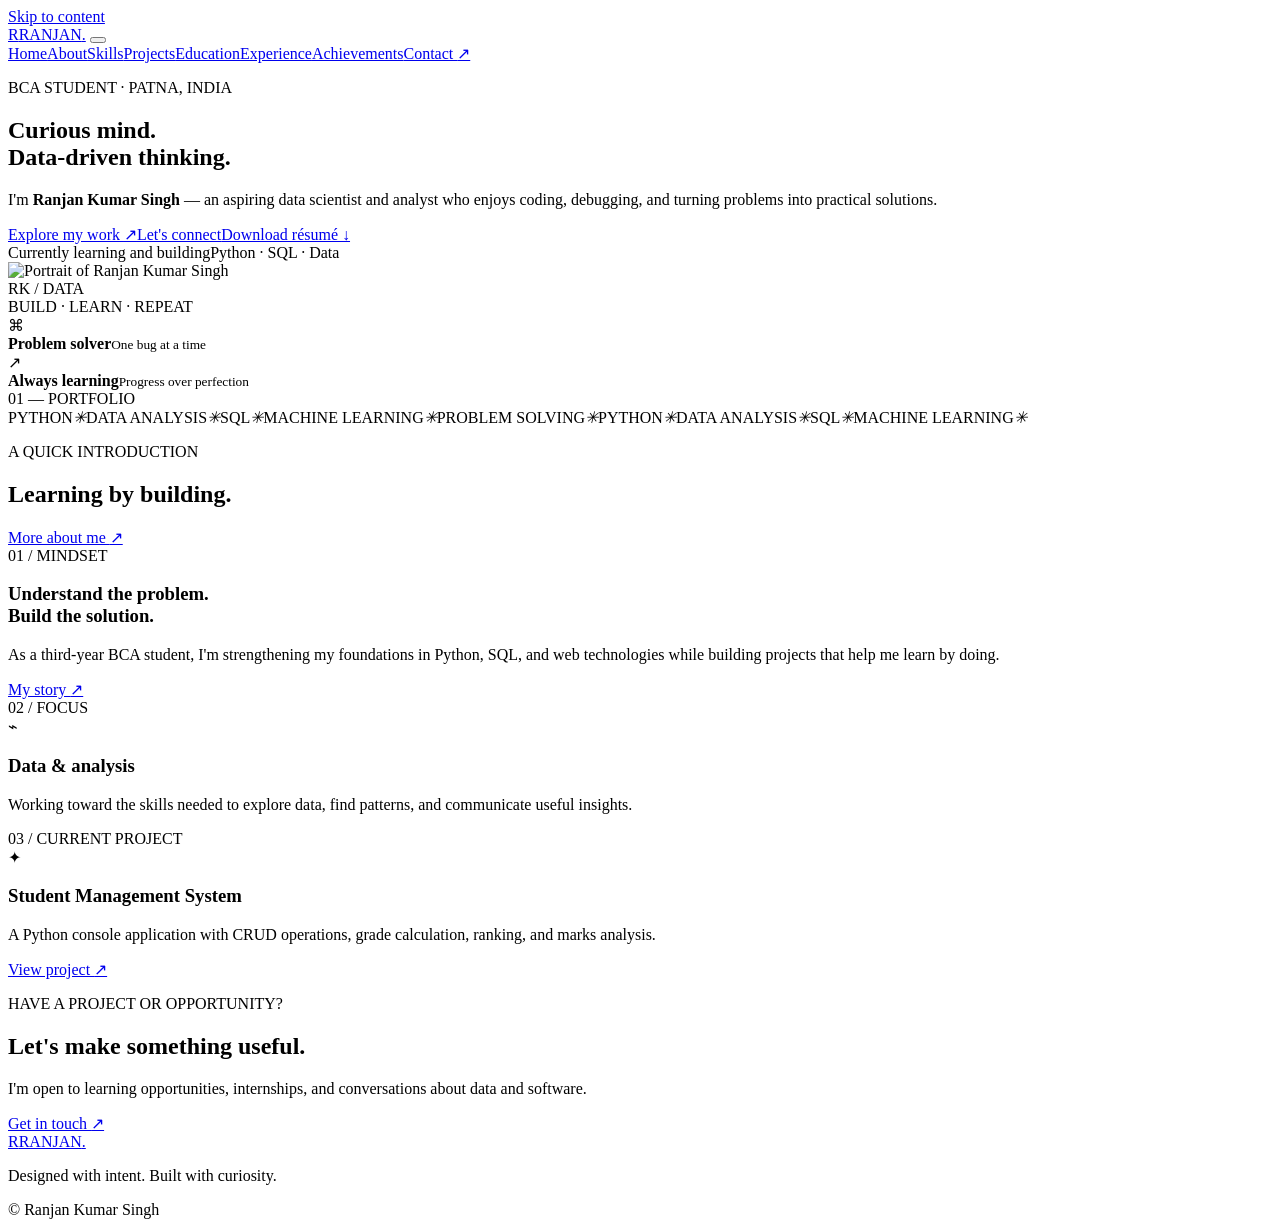
==== index.html @ 6d676666 "Add Portfolio HTML pages" ====
<!doctype html>
<html lang="en">
<head>
  <meta charset="utf-8">
  <meta name="viewport" content="width=device-width, initial-scale=1">
  <meta name="description" content="Ranjan Kumar Singh — aspiring data scientist and analyst, BCA student, and Python developer.">
  <meta name="theme-color" content="#111111">
  <title>Ranjan Kumar Singh | Aspiring Data Scientist</title>
  <link rel="preconnect" href="https://fonts.googleapis.com">
  <link rel="preconnect" href="https://fonts.gstatic.com" crossorigin>
  <link href="https://fonts.googleapis.com/css2?family=DM+Mono:wght@400;500&family=Manrope:wght@400;500;600;700;800&display=swap" rel="stylesheet">
  <link rel="stylesheet" href="css/style.css">
  <script src="js/script.js" defer></script>
</head>
<body>
  <a class="skip-link" href="#main">Skip to content</a>
  <header class="site-header">
    <nav class="nav container" aria-label="Main navigation">
      <a class="brand" href="index.html" aria-label="Ranjan Kumar Singh home"><span class="brand-mark">R</span><span>RANJAN<span class="brand-dot">.</span></span></a>
      <button class="menu-toggle" aria-label="Open navigation menu" aria-expanded="false"><span></span><span></span></button>
      <div class="nav-links">
        <a class="active" href="index.html">Home</a><a href="about.html">About</a><a href="skills.html">Skills</a><a href="projects.html">Projects</a><a href="education.html">Education</a><a href="experience.html">Experience</a><a href="achievements.html">Achievements</a><a class="nav-contact" href="contact.html">Contact <span>↗</span></a>
      </div>
    </nav>
  </header>
  <main id="main">
    <section class="hero container">
      <div class="hero-copy">
        <p class="eyebrow"><span class="status-dot"></span> BCA STUDENT · PATNA, INDIA</p>
        <h1>Curious mind.<br><span class="accent-text">Data-driven</span> thinking.</h1>
        <p class="hero-lead">I'm <strong>Ranjan Kumar Singh</strong> — an aspiring data scientist and analyst who enjoys coding, debugging, and turning problems into practical solutions.</p>
        <div class="hero-actions"><a class="button button-primary" href="projects.html">Explore my work <span>↗</span></a><a class="button button-secondary" href="contact.html">Let's connect</a><a class="button button-secondary" href="assets/Ranjanresume.pdf" target="_blank" rel="noopener">Download résumé ↓</a></div>
        <div class="hero-meta"><span><span class="meta-line"></span> Currently learning and building</span><span>Python · SQL · Data</span></div>
      </div>
      <div class="hero-visual">
        <div class="visual-grid"></div>
        <div class="portrait-frame">
          <img class="profile-photo" src="assets/profile.png" alt="Portrait of Ranjan Kumar Singh">
          <div class="photo-fallback" aria-hidden="true">RK<span> / DATA</span></div>
          <span class="portrait-tag">BUILD · LEARN · REPEAT</span>
        </div>
        <div class="float-card float-card-top"><span class="float-icon">⌘</span><div><strong>Problem solver</strong><small>One bug at a time</small></div></div>
        <div class="float-card float-card-bottom"><span class="float-icon yellow-icon">↗</span><div><strong>Always learning</strong><small>Progress over perfection</small></div></div>
        <span class="visual-index">01 — PORTFOLIO</span>
      </div>
    </section>
    <section class="ticker" aria-label="Areas of interest"><div class="ticker-track"><span>PYTHON</span><i>✳</i><span>DATA ANALYSIS</span><i>✳</i><span>SQL</span><i>✳</i><span>MACHINE LEARNING</span><i>✳</i><span>PROBLEM SOLVING</span><i>✳</i><span>PYTHON</span><i>✳</i><span>DATA ANALYSIS</span><i>✳</i><span>SQL</span><i>✳</i><span>MACHINE LEARNING</span><i>✳</i></div></section>
    <section class="section container">
      <div class="section-heading"><div><p class="eyebrow">A QUICK INTRODUCTION</p><h2>Learning by <span class="accent-text">building.</span></h2></div><a class="text-link" href="about.html">More about me <span>↗</span></a></div>
      <div class="intro-grid">
        <article class="intro-card intro-main"><span class="card-number">01 / MINDSET</span><h3>Understand the problem.<br>Build the solution.</h3><p>As a third-year BCA student, I'm strengthening my foundations in Python, SQL, and web technologies while building projects that help me learn by doing.</p><a class="arrow-link" href="about.html">My story <span>↗</span></a></article>
        <article class="intro-card"><span class="card-number">02 / FOCUS</span><div class="card-symbol">⌁</div><h3>Data &amp; analysis</h3><p>Working toward the skills needed to explore data, find patterns, and communicate useful insights.</p></article>
        <article class="intro-card"><span class="card-number">03 / CURRENT PROJECT</span><div class="card-symbol">✦</div><h3>Student Management System</h3><p>A Python console application with CRUD operations, grade calculation, ranking, and marks analysis.</p><a class="arrow-link" href="projects.html">View project <span>↗</span></a></article>
      </div>
    </section>
    <section class="section section-muted">
      <div class="container cta-band"><div><p class="eyebrow">HAVE A PROJECT OR OPPORTUNITY?</p><h2>Let's make something <span class="accent-text">useful.</span></h2><p>I'm open to learning opportunities, internships, and conversations about data and software.</p></div><a class="button button-primary" href="contact.html">Get in touch <span>↗</span></a></div>
    </section>
  </main>
  <footer class="site-footer container"><a class="brand" href="index.html"><span class="brand-mark">R</span><span>RANJAN<span class="brand-dot">.</span></span></a><p>Designed with intent. Built with curiosity.</p><span class="footer-copy">© <span data-year></span> Ranjan Kumar Singh</span></footer>
</body>
</html>
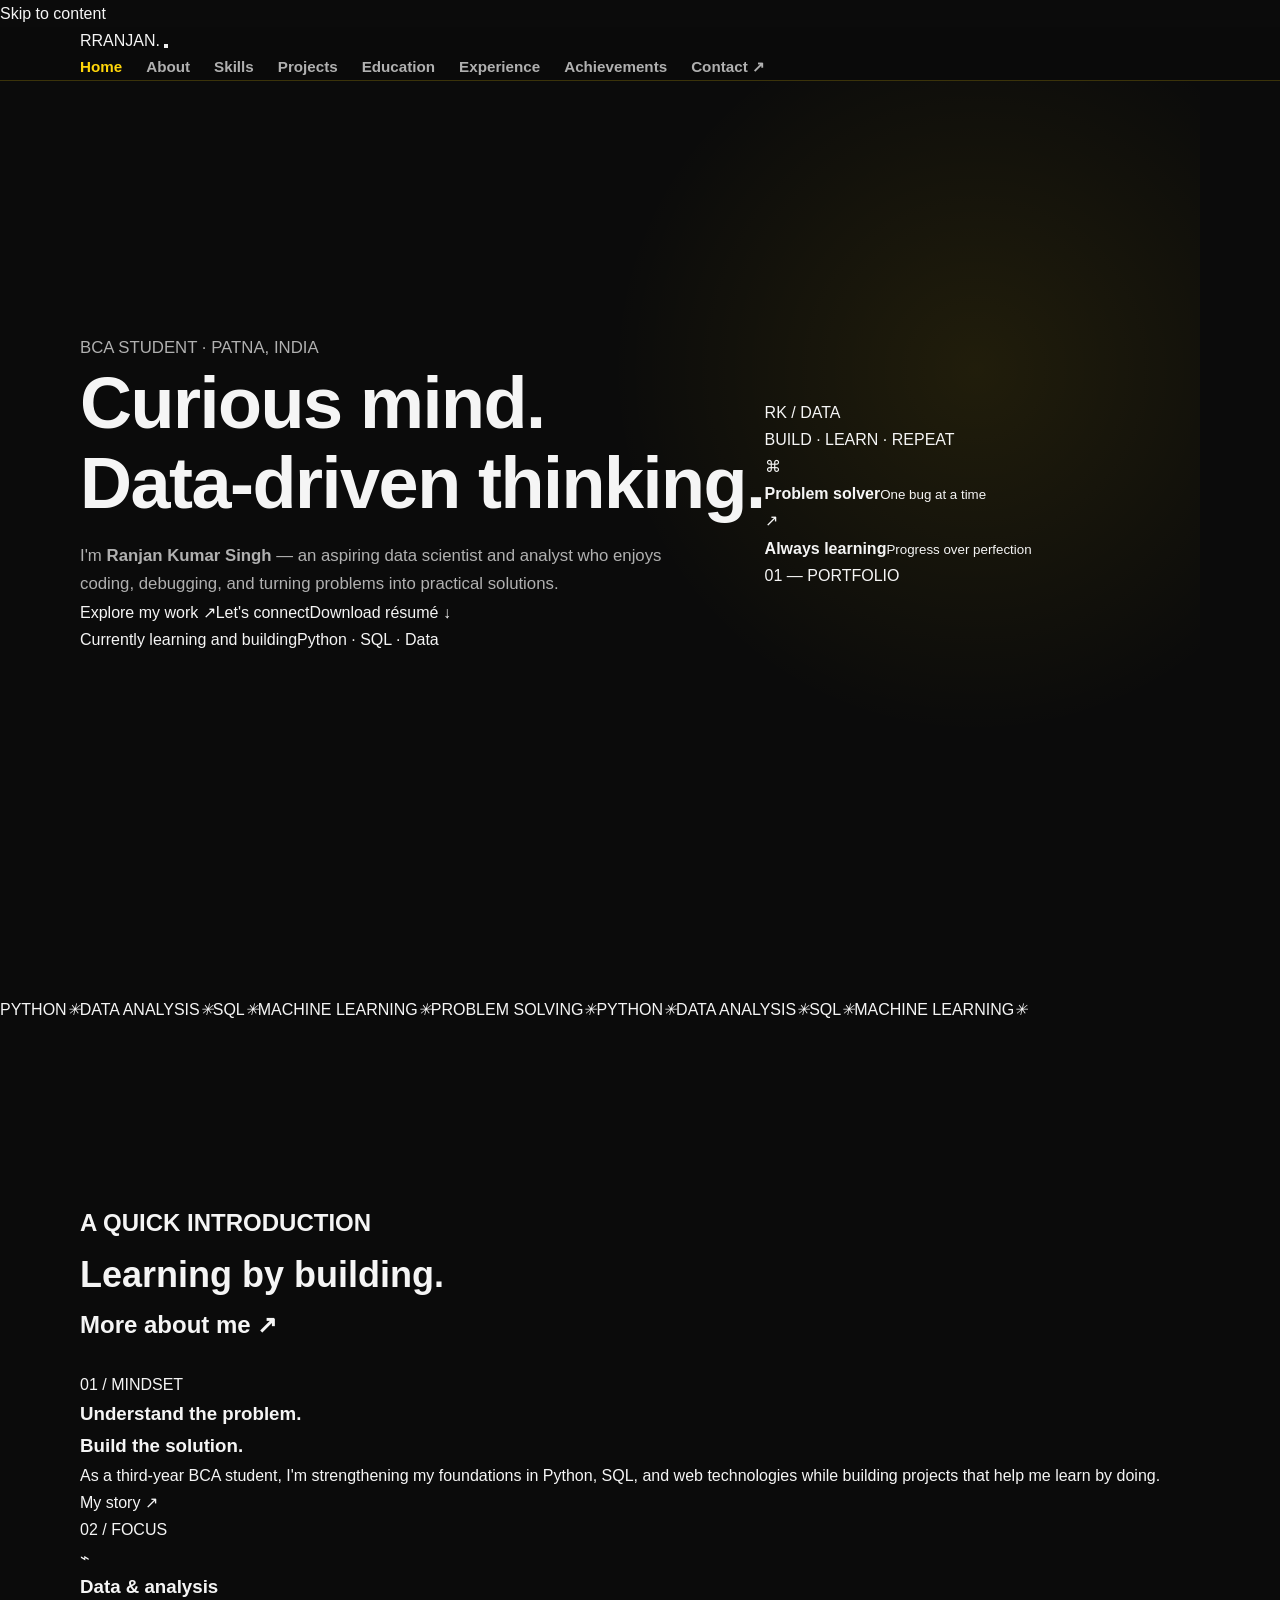
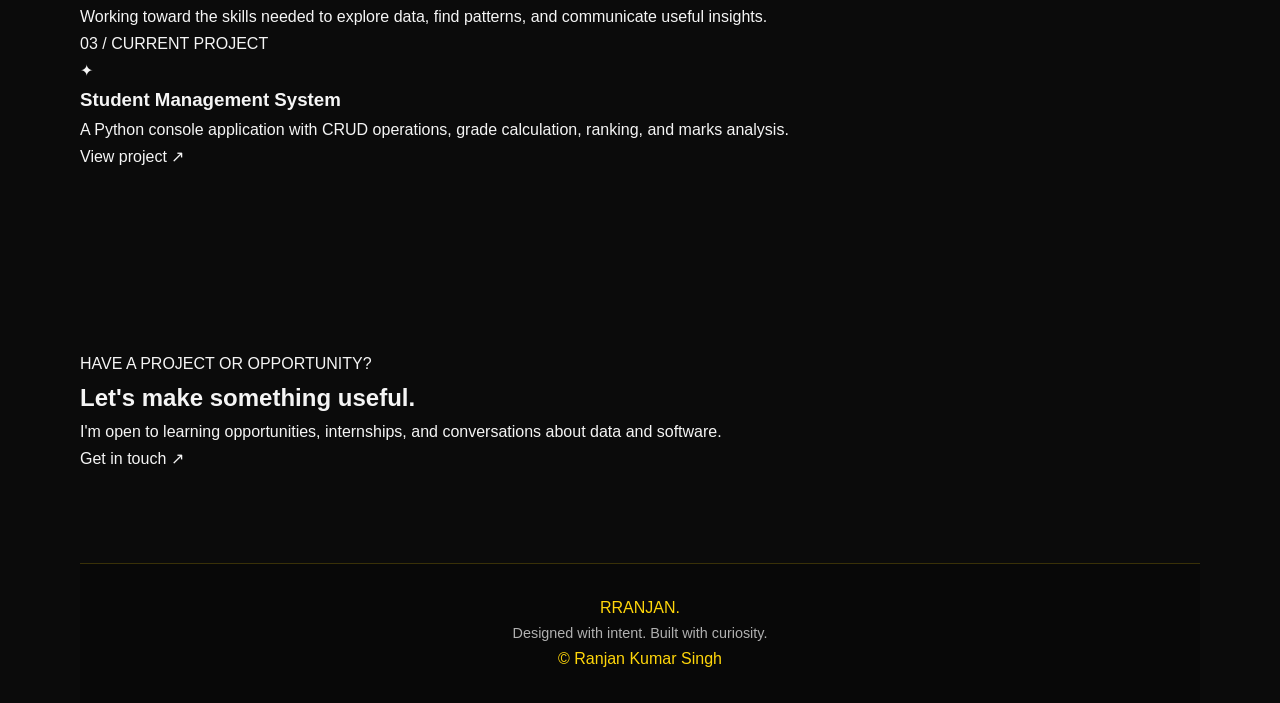
==== commit 774068d7: "Add files via upload" ====
--- a/index.html
+++ b/index.html
@@ -35,7 +35,6 @@
       <div class="hero-visual">
         <div class="visual-grid"></div>
         <div class="portrait-frame">
-          <img class="profile-photo" src="assets/profile.png" alt="Portrait of Ranjan Kumar Singh">
           <div class="photo-fallback" aria-hidden="true">RK<span> / DATA</span></div>
           <span class="portrait-tag">BUILD · LEARN · REPEAT</span>
         </div>
--- a/css/style.css
+++ b/css/style.css
@@ -0,0 +1,837 @@
+
+/* ========================================
+   RANJAN KUMAR SINGH - DEVELOPER PORTFOLIO
+   Theme: Black + Yellow | Responsive Design
+======================================== */
+
+/* ---------- 1. RESET & VARIABLES ---------- */
+
+:root {
+  --bg: #0b0b0b;
+  --bg-secondary: #141414;
+  --card-bg: #171717;
+  --primary: #ffd60a;
+  --primary-hover: #ffe45c;
+  --text: #f5f5f5;
+  --text-muted: #b0b0b0;
+  --border: rgba(255, 214, 10, 0.2);
+  --shadow: 0 10px 35px rgba(0, 0, 0, 0.3);
+  --radius: 16px;
+  --transition: 0.3s ease;
+}
+
+* {
+  margin: 0;
+  padding: 0;
+  box-sizing: border-box;
+}
+
+html {
+  scroll-behavior: smooth;
+  scroll-padding-top: 90px;
+}
+
+body {
+  font-family: "Segoe UI", Arial, sans-serif;
+  background: var(--bg);
+  color: var(--text);
+  line-height: 1.7;
+  overflow-x: hidden;
+}
+
+body,
+button,
+input,
+textarea {
+  font-family: "Segoe UI", Arial, sans-serif;
+}
+
+img {
+  display: block;
+  max-width: 100%;
+}
+
+a {
+  color: inherit;
+  text-decoration: none;
+  transition: var(--transition);
+}
+
+button,
+input,
+textarea {
+  font: inherit;
+}
+
+button {
+  cursor: pointer;
+}
+
+ul {
+  list-style: none;
+}
+
+::selection {
+  color: #000;
+  background: var(--primary);
+}
+
+/* ---------- 2. REUSABLE COMPONENTS ---------- */
+
+.container {
+  width: min(1120px, 90%);
+  margin: 0 auto;
+}
+
+section {
+  padding: 90px 0;
+}
+
+.section-title {
+  margin-bottom: 15px;
+  font-size: clamp(2rem, 5vw, 3rem);
+  font-weight: 800;
+  text-align: center;
+  line-height: 1.2;
+}
+
+.section-title span,
+.highlight {
+  color: var(--primary);
+}
+
+.section-subtitle {
+  max-width: 650px;
+  margin: 0 auto 45px;
+  color: var(--text-muted);
+  text-align: center;
+}
+
+.section-heading {
+  margin-bottom: 25px;
+  font-size: 1.5rem;
+  font-weight: 700;
+}
+
+.text-muted {
+  color: var(--text-muted);
+}
+
+.accent-line {
+  width: 65px;
+  height: 4px;
+  margin: 18px auto 25px;
+  background: var(--primary);
+  border-radius: 10px;
+}
+
+/* ---------- 3. NAVIGATION ---------- */
+
+header,
+.navbar {
+  position: sticky;
+  top: 0;
+  z-index: 1000;
+  background: rgba(11, 11, 11, 0.94);
+  border-bottom: 1px solid var(--border);
+  backdrop-filter: blur(14px);
+}
+
+.nav-container {
+  width: min(1120px, 90%);
+  min-height: 75px;
+  margin: 0 auto;
+  display: flex;
+  align-items: center;
+  justify-content: space-between;
+  gap: 20px;
+}
+
+.logo {
+  color: var(--primary);
+  font-size: 1.4rem;
+  font-weight: 800;
+  white-space: nowrap;
+}
+
+.nav-links {
+  display: flex;
+  align-items: center;
+  flex-wrap: wrap;
+  gap: 24px;
+}
+
+.nav-links a {
+  color: var(--text-muted);
+  font-size: 0.95rem;
+  font-weight: 600;
+}
+
+.nav-links a:hover,
+.nav-links a.active {
+  color: var(--primary);
+}
+
+/* ---------- 4. BUTTONS ---------- */
+
+.btn {
+  display: inline-flex;
+  align-items: center;
+  justify-content: center;
+  gap: 8px;
+  padding: 12px 25px;
+  border: 1px solid var(--primary);
+  border-radius: 8px;
+  background: var(--primary);
+  color: #111;
+  font-weight: 700;
+  transition: transform var(--transition),
+              background var(--transition),
+              box-shadow var(--transition);
+}
+
+.btn:hover {
+  transform: translateY(-3px);
+  background: var(--primary-hover);
+  box-shadow: 0 8px 25px rgba(255, 214, 10, 0.18);
+}
+
+.btn-outline {
+  background: transparent;
+  color: var(--primary);
+}
+
+.btn-outline:hover {
+  background: var(--primary);
+  color: #111;
+}
+
+.btn-group {
+  display: flex;
+  flex-wrap: wrap;
+  gap: 14px;
+  margin-top: 28px;
+}
+
+/* ---------- 5. HOME / HERO ---------- */
+
+.hero {
+  min-height: calc(100vh - 75px);
+  display: flex;
+  align-items: center;
+  padding: 70px 0;
+  background:
+    radial-gradient(
+      circle at 80% 35%,
+      rgba(255, 214, 10, 0.09),
+      transparent 35%
+    ),
+    var(--bg);
+}
+
+.hero-container {
+  display: grid;
+  grid-template-columns: 1.2fr 0.8fr;
+  align-items: center;
+  gap: 60px;
+}
+
+.hero-tag {
+  display: inline-block;
+  margin-bottom: 20px;
+  padding: 7px 14px;
+  border: 1px solid var(--border);
+  border-radius: 50px;
+  color: var(--primary);
+  background: rgba(255, 214, 10, 0.05);
+  font-size: 0.9rem;
+}
+
+.hero h1 {
+  margin-bottom: 18px;
+  font-size: clamp(2.5rem, 6vw, 4.5rem);
+  line-height: 1.12;
+  font-weight: 850;
+  letter-spacing: -1.5px;
+}
+
+.hero h2 {
+  margin-bottom: 18px;
+  color: var(--primary);
+  font-size: clamp(1.2rem, 3vw, 1.8rem);
+}
+
+.hero p {
+  max-width: 620px;
+  color: var(--text-muted);
+  font-size: 1.05rem;
+}
+
+.hero-image {
+  display: flex;
+  justify-content: center;
+  align-items: center;
+}
+
+.hero-image img,
+.profile-image {
+  width: min(340px, 100%);
+  aspect-ratio: 1;
+  object-fit: cover;
+  object-position: center;
+  border: 4px solid var(--primary);
+  border-radius: 50%;
+  box-shadow: 0 0 45px rgba(255, 214, 10, 0.12);
+  animation: float 5s ease-in-out infinite;
+}
+
+/* ---------- 6. ABOUT ---------- */
+
+.about-grid {
+  display: grid;
+  grid-template-columns: 0.8fr 1.2fr;
+  align-items: center;
+  gap: 50px;
+}
+
+.about-image img {
+  width: 100%;
+  max-width: 380px;
+  margin: 0 auto;
+  border-radius: var(--radius);
+  border: 2px solid var(--border);
+}
+
+.about-content h3 {
+  margin-bottom: 15px;
+  font-size: 1.8rem;
+}
+
+.about-content p {
+  margin-bottom: 16px;
+  color: var(--text-muted);
+}
+
+.info-list {
+  display: grid;
+  grid-template-columns: repeat(2, minmax(0, 1fr));
+  gap: 12px;
+  margin-top: 22px;
+}
+
+.info-list li {
+  color: var(--text-muted);
+  overflow-wrap: anywhere;
+}
+
+.info-list strong {
+  color: var(--primary);
+}
+
+/* ---------- 7. CARDS / PROJECTS ---------- */
+
+.card-grid {
+  display: grid;
+  grid-template-columns: repeat(3, minmax(0, 1fr));
+  gap: 25px;
+}
+
+.card,
+.project-card,
+.skill-card,
+.education-card,
+.experience-card,
+.achievement-card,
+.certificate-card {
+  padding: 25px;
+  background: var(--card-bg);
+  border: 1px solid rgba(255, 255, 255, 0.07);
+  border-radius: var(--radius);
+  transition: transform var(--transition),
+              border-color var(--transition),
+              box-shadow var(--transition);
+}
+
+.card:hover,
+.project-card:hover,
+.skill-card:hover,
+.education-card:hover,
+.experience-card:hover,
+.achievement-card:hover,
+.certificate-card:hover {
+  transform: translateY(-6px);
+  border-color: var(--primary);
+  box-shadow: var(--shadow);
+}
+
+.card h3,
+.project-card h3,
+.skill-card h3,
+.education-card h3,
+.experience-card h3,
+.achievement-card h3,
+.certificate-card h3 {
+  margin-bottom: 12px;
+  font-size: 1.25rem;
+}
+
+.card p,
+.project-card p,
+.education-card p,
+.experience-card p,
+.achievement-card p,
+.certificate-card p {
+  margin-bottom: 15px;
+  color: var(--text-muted);
+}
+
+.project-card {
+  display: flex;
+  flex-direction: column;
+  align-items: flex-start;
+}
+
+.project-card .project-links {
+  display: flex;
+  flex-wrap: wrap;
+  gap: 12px;
+  margin-top: auto;
+  padding-top: 15px;
+}
+
+.project-card img {
+  width: 100%;
+  margin-bottom: 20px;
+  border-radius: 10px;
+  object-fit: cover;
+}
+
+.tags {
+  display: flex;
+  flex-wrap: wrap;
+  gap: 8px;
+  margin: 12px 0 20px;
+}
+
+.tags span,
+.tag {
+  display: inline-block;
+  padding: 5px 11px;
+  border-radius: 50px;
+  background: rgba(255, 214, 10, 0.1);
+  color: var(--primary);
+  font-size: 0.82rem;
+}
+
+/* ---------- 8. SKILLS ---------- */
+
+.skills-grid {
+  display: grid;
+  grid-template-columns: repeat(4, minmax(0, 1fr));
+  gap: 20px;
+}
+
+.skill-card {
+  text-align: center;
+}
+
+.skill-icon {
+  margin-bottom: 12px;
+  color: var(--primary);
+  font-size: 2.2rem;
+}
+
+.skill-card p {
+  color: var(--text-muted);
+  font-size: 0.92rem;
+}
+
+.skill-bar {
+  width: 100%;
+  height: 8px;
+  margin-top: 15px;
+  overflow: hidden;
+  border-radius: 20px;
+  background: #303030;
+}
+
+.skill-progress {
+  height: 100%;
+  border-radius: inherit;
+  background: var(--primary);
+}
+
+/* ---------- 9. EDUCATION / EXPERIENCE ---------- */
+
+.timeline {
+  position: relative;
+  max-width: 800px;
+  margin: 0 auto;
+  padding-left: 30px;
+  border-left: 2px solid var(--primary);
+}
+
+.timeline-item {
+  position: relative;
+  margin-bottom: 30px;
+  padding: 25px;
+  background: var(--card-bg);
+  border: 1px solid var(--border);
+  border-radius: var(--radius);
+}
+
+.timeline-item::before {
+  content: "";
+  position: absolute;
+  top: 28px;
+  left: -39px;
+  width: 14px;
+  height: 14px;
+  background: var(--primary);
+  border-radius: 50%;
+  box-shadow: 0 0 12px rgba(255, 214, 10, 0.35);
+}
+
+.timeline-item h3 {
+  margin-bottom: 8px;
+}
+
+.timeline-item p {
+  color: var(--text-muted);
+}
+
+.timeline-date {
+  display: inline-block;
+  margin-bottom: 10px;
+  color: var(--primary);
+  font-size: 0.9rem;
+  font-weight: 700;
+}
+
+/* ---------- 10. ACHIEVEMENTS / CERTIFICATES ---------- */
+
+.certificate-card img,
+.achievement-card img {
+  width: 100%;
+  margin-bottom: 18px;
+  border-radius: 10px;
+}
+
+.certificate-card a,
+.achievement-card a {
+  color: var(--primary);
+  font-weight: 600;
+}
+
+.certificate-card a:hover,
+.achievement-card a:hover {
+  text-decoration: underline;
+}
+
+/* ---------- 11. CONTACT ---------- */
+
+.contact-grid {
+  display: grid;
+  grid-template-columns: 0.8fr 1.2fr;
+  gap: 40px;
+}
+
+.contact-info {
+  display: flex;
+  flex-direction: column;
+  gap: 18px;
+}
+
+.contact-item {
+  padding: 20px;
+  background: var(--card-bg);
+  border: 1px solid var(--border);
+  border-radius: 12px;
+  overflow-wrap: anywhere;
+}
+
+.contact-item h3 {
+  margin-bottom: 5px;
+  color: var(--primary);
+  font-size: 1.05rem;
+}
+
+.contact-item p,
+.contact-item a {
+  color: var(--text-muted);
+}
+
+.contact-item a:hover {
+  color: var(--primary);
+}
+
+.contact-form {
+  display: flex;
+  flex-direction: column;
+  gap: 16px;
+}
+
+.form-group {
+  display: flex;
+  flex-direction: column;
+  gap: 7px;
+}
+
+.form-group label {
+  font-weight: 600;
+}
+
+.form-group input,
+.form-group textarea,
+.form-group select {
+  width: 100%;
+  padding: 13px 15px;
+  color: var(--text);
+  background: var(--bg-secondary);
+  border: 1px solid #333;
+  border-radius: 8px;
+  outline: none;
+  transition: border-color var(--transition);
+}
+
+.form-group input:focus,
+.form-group textarea:focus,
+.form-group select:focus {
+  border-color: var(--primary);
+}
+
+.form-group textarea {
+  min-height: 150px;
+  resize: vertical;
+}
+
+.form-group input::placeholder,
+.form-group textarea::placeholder {
+  color: #888;
+}
+
+/* ---------- 12. SOCIAL LINKS ---------- */
+
+.social-links {
+  display: flex;
+  flex-wrap: wrap;
+  gap: 14px;
+  margin-top: 25px;
+}
+
+.social-links a {
+  display: inline-flex;
+  align-items: center;
+  justify-content: center;
+  min-width: 45px;
+  min-height: 45px;
+  padding: 10px 15px;
+  color: var(--primary);
+  border: 1px solid var(--border);
+  border-radius: 10px;
+}
+
+.social-links a:hover {
+  color: #111;
+  background: var(--primary);
+  transform: translateY(-3px);
+}
+
+/* ---------- 13. FOOTER ---------- */
+
+footer {
+  padding: 30px 0;
+  text-align: center;
+  background: #080808;
+  border-top: 1px solid var(--border);
+}
+
+footer p {
+  color: var(--text-muted);
+  font-size: 0.9rem;
+}
+
+footer span {
+  color: var(--primary);
+}
+
+/* ---------- 14. ANIMATIONS ---------- */
+
+@keyframes float {
+  0%, 100% {
+    transform: translateY(0);
+  }
+
+  50% {
+    transform: translateY(-12px);
+  }
+}
+
+@keyframes fadeInUp {
+  from {
+    opacity: 0;
+    transform: translateY(20px);
+  }
+
+  to {
+    opacity: 1;
+    transform: translateY(0);
+  }
+}
+
+.hero-content {
+  animation: fadeInUp 0.8s ease both;
+}
+
+.fade-in {
+  animation: fadeInUp 0.8s ease both;
+}
+
+/* ---------- 15. RESPONSIVE TABLET ---------- */
+
+@media (max-width: 900px) {
+  section {
+    padding: 70px 0;
+  }
+
+  .hero-container,
+  .about-grid,
+  .contact-grid {
+    grid-template-columns: 1fr;
+    gap: 35px;
+  }
+
+  .hero-content {
+    text-align: center;
+  }
+
+  .hero p {
+    margin: 0 auto;
+  }
+
+  .btn-group,
+  .social-links {
+    justify-content: center;
+  }
+
+  .hero-image {
+    order: -1;
+  }
+
+  .hero-image img {
+    width: min(260px, 70%);
+  }
+
+  .about-content {
+    text-align: center;
+  }
+
+  .card-grid {
+    grid-template-columns: repeat(2, minmax(0, 1fr));
+  }
+
+  .skills-grid {
+    grid-template-columns: repeat(2, minmax(0, 1fr));
+  }
+}
+
+/* ---------- 16. RESPONSIVE MOBILE ---------- */
+
+@media (max-width: 600px) {
+  .container,
+  .nav-container {
+    width: 92%;
+  }
+
+  section {
+    padding: 55px 0;
+  }
+
+  .nav-container {
+    padding: 14px 0;
+    flex-direction: column;
+    gap: 12px;
+  }
+
+  .nav-links {
+    justify-content: center;
+    gap: 10px 16px;
+  }
+
+  .nav-links a {
+    font-size: 0.85rem;
+  }
+
+  .hero {
+    min-height: auto;
+    padding: 55px 0;
+  }
+
+  .hero h1 {
+    font-size: 2.5rem;
+    letter-spacing: -0.8px;
+  }
+
+  .hero-image img {
+    width: min(210px, 65%);
+  }
+
+  .btn-group {
+    flex-direction: column;
+    align-items: stretch;
+  }
+
+  .btn {
+    width: 100%;
+  }
+
+  .card-grid,
+  .skills-grid,
+  .info-list {
+    grid-template-columns: 1fr;
+  }
+
+  .card,
+  .project-card,
+  .skill-card,
+  .education-card,
+  .experience-card,
+  .achievement-card,
+  .certificate-card {
+    padding: 20px;
+  }
+
+  .section-subtitle {
+    margin-bottom: 30px;
+  }
+
+  .timeline {
+    padding-left: 22px;
+  }
+
+  .timeline-item::before {
+    left: -31px;
+  }
+
+  .contact-grid {
+    gap: 25px;
+  }
+}
+
+/* ---------- 17. ACCESSIBILITY ---------- */
+
+:focus-visible {
+  outline: 2px solid var(--primary);
+  outline-offset: 4px;
+}
+
+@media (prefers-reduced-motion: reduce) {
+  *,
+  *::before,
+  *::after {
+    scroll-behavior: auto !important;
+    animation-duration: 0.01ms !important;
+    animation-iteration-count: 1 !important;
+    transition-duration: 0.01ms !important;
+  }
+}
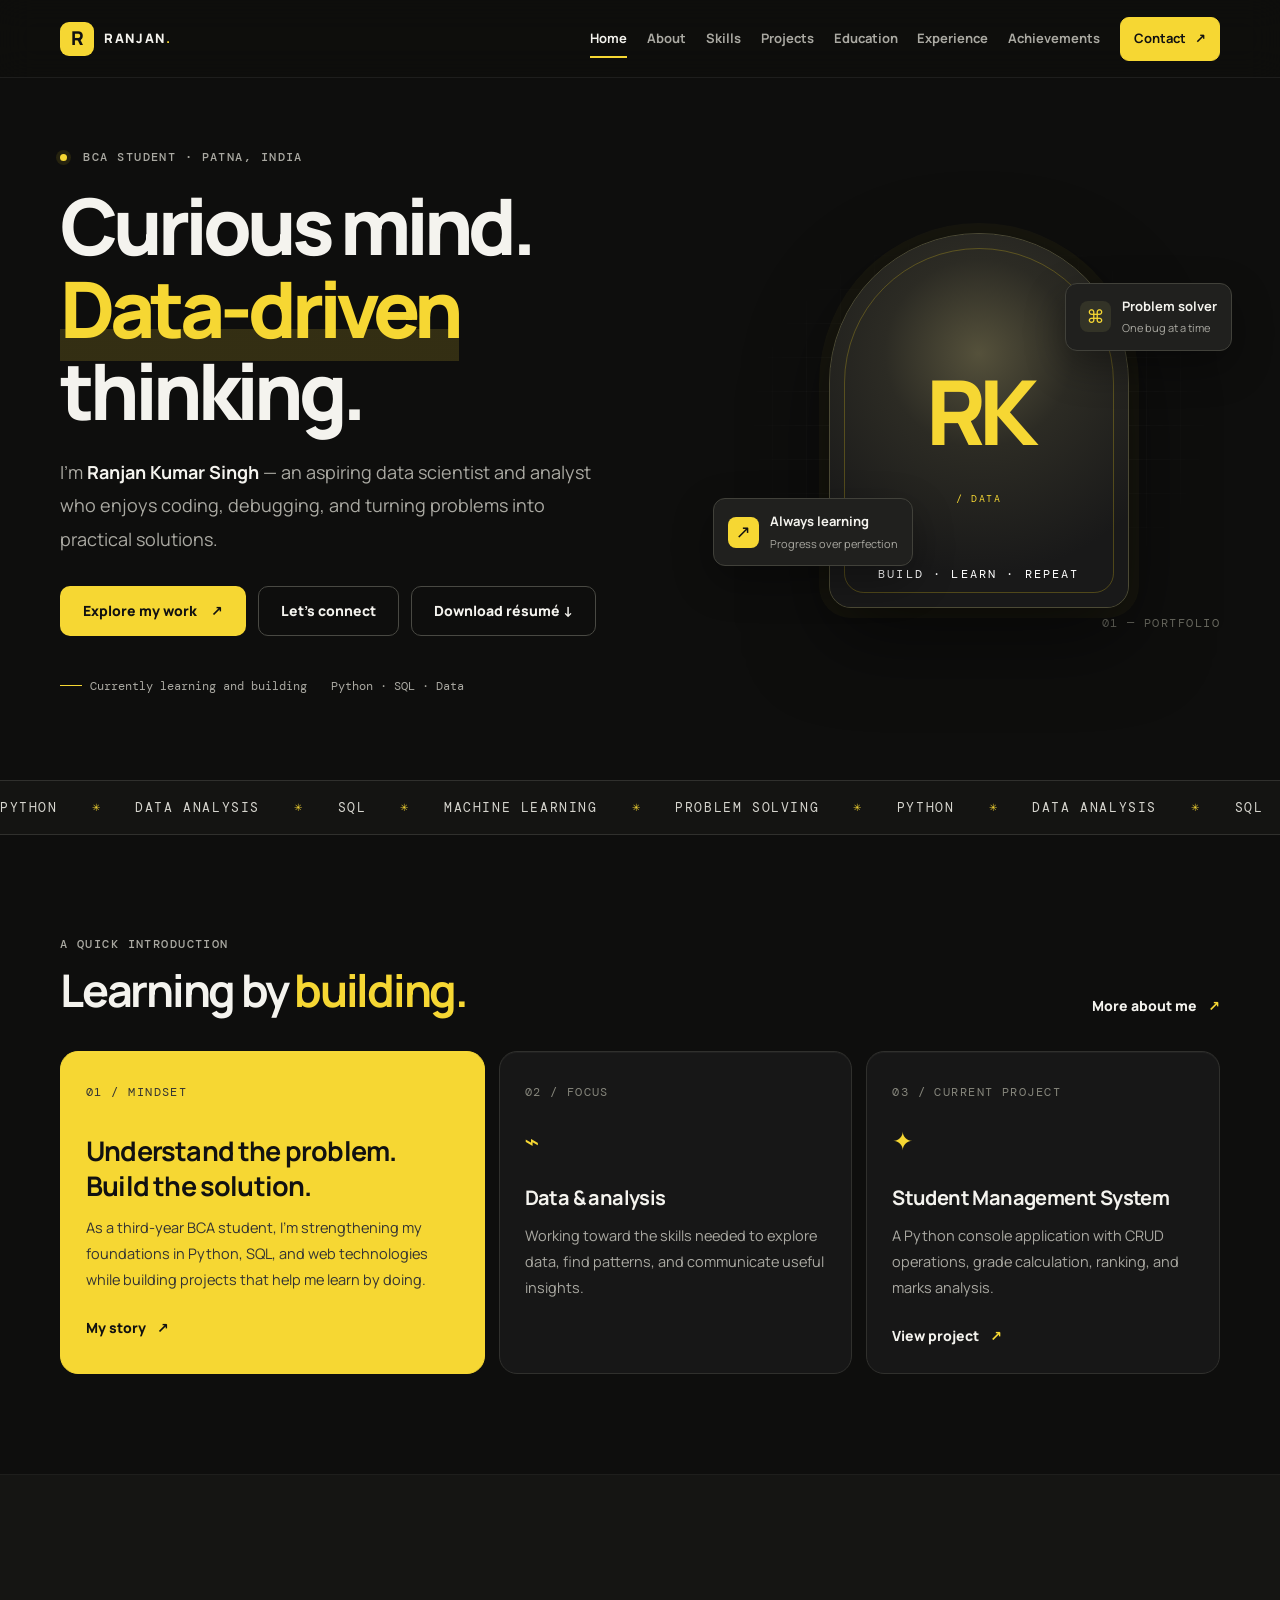
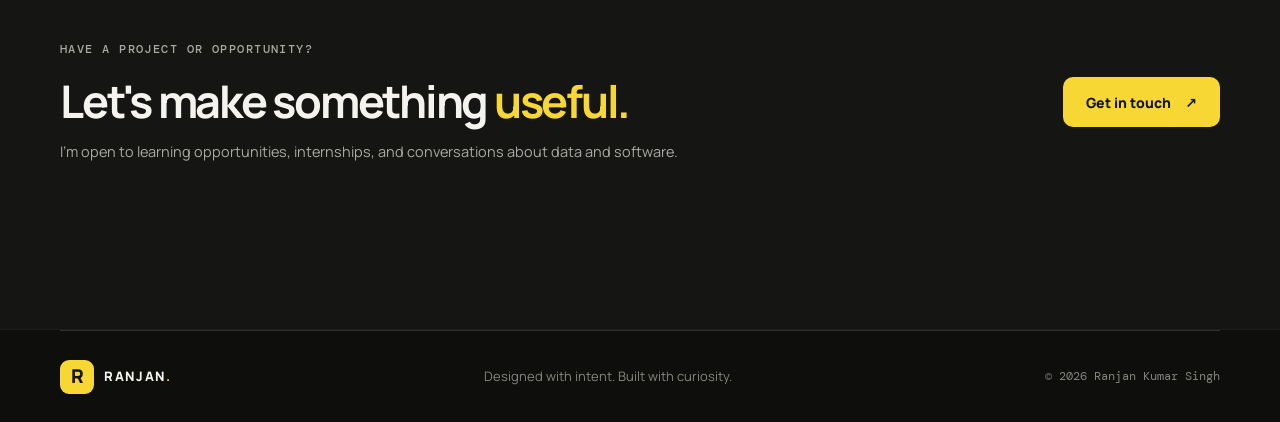
==== commit 2444c816: "Add files via upload" ====
--- a/index.html
+++ b/index.html
@@ -6,7 +6,7 @@
   <meta name="description" content="Ranjan Kumar Singh — aspiring data scientist and analyst, BCA student, and Python developer.">
   <meta name="theme-color" content="#111111">
   <title>Ranjan Kumar Singh | Aspiring Data Scientist</title>
-  <link rel="preconnect" href="https://fonts.googleapis.com">
+  <link rel="icon" href="data:image/svg+xml,%3Csvg xmlns=%27http://www.w3.org/2000/svg%27 viewBox=%270 0 32 32%27%3E%3Crect width=%2732%27 height=%2732%27 rx=%277%27 fill=%27%23f4d21f%27/%3E%3Ctext x=%2716%27 y=%2723%27 font-size=%2720%27 font-weight=%27800%27 text-anchor=%27middle%27 font-family=%27Arial%27 fill=%27%23111%27%3ER%3C/text%3E%3C/svg%3E"><meta property="og:title" content="Ranjan Kumar Singh | Portfolio"><meta property="og:type" content="website"><link rel="preconnect" href="https://fonts.googleapis.com">
   <link rel="preconnect" href="https://fonts.gstatic.com" crossorigin>
   <link href="https://fonts.googleapis.com/css2?family=DM+Mono:wght@400;500&family=Manrope:wght@400;500;600;700;800&display=swap" rel="stylesheet">
   <link rel="stylesheet" href="css/style.css">
@@ -19,7 +19,7 @@
       <a class="brand" href="index.html" aria-label="Ranjan Kumar Singh home"><span class="brand-mark">R</span><span>RANJAN<span class="brand-dot">.</span></span></a>
       <button class="menu-toggle" aria-label="Open navigation menu" aria-expanded="false"><span></span><span></span></button>
       <div class="nav-links">
-        <a class="active" href="index.html">Home</a><a href="about.html">About</a><a href="skills.html">Skills</a><a href="projects.html">Projects</a><a href="education.html">Education</a><a href="experience.html">Experience</a><a href="achievements.html">Achievements</a><a class="nav-contact" href="contact.html">Contact <span>↗</span></a>
+        <a class="active" href="index.html" aria-current="page">Home</a><a href="about.html">About</a><a href="skills.html">Skills</a><a href="projects.html">Projects</a><a href="education.html">Education</a><a href="experience.html">Experience</a><a href="achievements.html">Achievements</a><a class="nav-contact" href="contact.html">Contact <span>↗</span></a>
       </div>
     </nav>
   </header>
@@ -43,7 +43,7 @@
         <span class="visual-index">01 — PORTFOLIO</span>
       </div>
     </section>
-    <section class="ticker" aria-label="Areas of interest"><div class="ticker-track"><span>PYTHON</span><i>✳</i><span>DATA ANALYSIS</span><i>✳</i><span>SQL</span><i>✳</i><span>MACHINE LEARNING</span><i>✳</i><span>PROBLEM SOLVING</span><i>✳</i><span>PYTHON</span><i>✳</i><span>DATA ANALYSIS</span><i>✳</i><span>SQL</span><i>✳</i><span>MACHINE LEARNING</span><i>✳</i></div></section>
+    <section class="ticker" aria-label="Areas of interest"><div class="ticker-track"><span>PYTHON</span><i>✳</i><span>DATA ANALYSIS</span><i>✳</i><span>SQL</span><i>✳</i><span>MACHINE LEARNING</span><i>✳</i><span>PROBLEM SOLVING</span><i>✳</i><span>PYTHON</span><i>✳</i><span>DATA ANALYSIS</span><i>✳</i><span>SQL</span><i>✳</i><span>MACHINE LEARNING</span><i>✳</i><span>PROBLEM SOLVING</span><i>✳</i></div></section>
     <section class="section container">
       <div class="section-heading"><div><p class="eyebrow">A QUICK INTRODUCTION</p><h2>Learning by <span class="accent-text">building.</span></h2></div><a class="text-link" href="about.html">More about me <span>↗</span></a></div>
       <div class="intro-grid">
--- a/css/style.css
+++ b/css/style.css
@@ -1,837 +1,57 @@
+/* Ranjan Kumar Singh portfolio — shared styles */
+:root{--bg:#101010;--surface:#171717;--surface-2:#1e1e1e;--text:#f4f3ee;--muted:#aaa9a2;--line:#30302d;--yellow:#f4d21f;--yellow-2:#ffe45c;--font:'Manrope',sans-serif;--mono:'DM Mono',monospace;--container:1160px;--radius:18px;--ease:cubic-bezier(.2,.75,.25,1)}
+*{box-sizing:border-box}html{scroll-behavior:smooth;scroll-padding-top:100px}body{margin:0;background:var(--bg);color:var(--text);font-family:var(--font);line-height:1.65;-webkit-font-smoothing:antialiased}body.menu-open{overflow:hidden}a{color:inherit;text-decoration:none}button,input,textarea{font:inherit}button,a{-webkit-tap-highlight-color:transparent}a:focus-visible,button:focus-visible,input:focus-visible,textarea:focus-visible{outline:2px solid var(--yellow);outline-offset:4px}::selection{background:var(--yellow);color:#111}.container{width:min(var(--container),calc(100% - 48px));margin-inline:auto}.skip-link{position:absolute;top:-60px;left:16px;background:var(--yellow);color:#111;padding:10px 16px;z-index:100}.skip-link:focus{top:12px}.site-header{position:sticky;top:0;z-index:50;background:rgba(16,16,16,.88);backdrop-filter:blur(16px);border-bottom:1px solid rgba(255,255,255,.06)}.nav{min-height:78px;display:flex;align-items:center;justify-content:space-between;gap:28px}.brand{display:inline-flex;align-items:center;gap:10px;font-size:13px;font-weight:800;letter-spacing:.13em;white-space:nowrap}.brand-mark{display:grid;place-items:center;width:34px;height:34px;background:var(--yellow);color:#111;border-radius:9px;font-size:19px;font-weight:800;letter-spacing:0}.brand-dot{color:var(--yellow)}.nav-links{display:flex;align-items:center;gap:clamp(12px,1.55vw,22px)}.nav-links>a{font-size:11px;color:var(--muted);font-weight:700;transition:color .2s}.nav-links>a:hover,.nav-links>a.active{color:var(--text)}.nav-links>a.active:not(.nav-contact){position:relative}.nav-links>a.active:not(.nav-contact):after{content:"";position:absolute;left:0;right:0;bottom:-10px;height:2px;background:var(--yellow)}.nav-links .nav-contact{padding:10px 13px;border:1px solid #555;border-radius:9px;color:var(--text)}.nav-contact span,.button span,.text-link span,.arrow-link span{color:var(--yellow);margin-left:6px}.menu-toggle{display:none;background:none;border:1px solid var(--line);border-radius:8px;padding:10px;cursor:pointer}.menu-toggle span{display:block;width:20px;height:2px;background:var(--text);margin:4px}
+.eyebrow{font:500 10px/1.5 var(--mono);letter-spacing:.15em;color:var(--muted);margin:0 0 18px}.status-dot{display:inline-block;width:7px;height:7px;background:var(--yellow);border-radius:50%;margin-right:8px;box-shadow:0 0 0 4px rgba(244,210,31,.1)}.accent-text{color:var(--yellow)}h1,h2,h3,p{margin-top:0}h1{font-size:clamp(42px,6.2vw,78px);line-height:1.06;letter-spacing:-.065em;font-weight:800;margin-bottom:24px}h2{font-size:clamp(29px,4vw,45px);line-height:1.15;letter-spacing:-.05em;margin-bottom:16px}h3{font-size:20px;line-height:1.3;letter-spacing:-.03em;margin-bottom:12px}p{color:var(--muted)}.hero{min-height:620px;display:grid;grid-template-columns:1.12fr .88fr;align-items:center;gap:64px;padding-block:70px 86px}.hero-copy{position:relative;z-index:2}.hero-lead{font-size:16px;max-width:550px;line-height:1.85;margin-bottom:30px}.hero-lead strong{color:var(--text)}.hero-actions{display:flex;gap:12px;flex-wrap:wrap}.button{min-height:48px;display:inline-flex;align-items:center;justify-content:center;gap:8px;padding:0 18px;border-radius:10px;font-size:12px;font-weight:800;border:1px solid transparent;transition:transform .2s var(--ease),background .2s,border-color .2s}.button:hover{transform:translateY(-2px)}.button-primary{background:var(--yellow);color:#111}.button-primary span{color:#111}.button-primary:hover{background:var(--yellow-2)}.button-secondary{border-color:#494943;color:var(--text)}.button-secondary:hover{border-color:var(--yellow)}.hero-meta{display:flex;gap:24px;flex-wrap:wrap;margin-top:42px;font:10px var(--mono);color:var(--muted)}.hero-meta>span{display:flex;align-items:center;gap:8px}.meta-line{width:22px;height:1px;background:var(--yellow)}.hero-visual{min-height:420px;position:relative;display:grid;place-items:center}.visual-grid{position:absolute;inset:10px 0;background-image:linear-gradient(rgba(255,255,255,.05) 1px,transparent 1px),linear-gradient(90deg,rgba(255,255,255,.05) 1px,transparent 1px);background-size:34px 34px;mask-image:radial-gradient(ellipse,black 20%,transparent 72%)}.portrait-frame{position:relative;width:min(300px,75%);aspect-ratio:4/5;background:#25251f;border:1px solid #4c4a35;border-radius:150px 150px 22px 22px;overflow:hidden;z-index:1}.portrait-frame:before{content:"";position:absolute;inset:14px;border:1px solid rgba(244,210,31,.25);border-radius:inherit;z-index:2;pointer-events:none}.profile-photo{position:absolute;inset:0;width:100%;height:100%;object-fit:cover;z-index:1}.photo-fallback{position:absolute;inset:0;display:flex;flex-direction:column;align-items:center;justify-content:center;background:radial-gradient(circle at 50% 32%,#55513b 0,#2c2b24 32%,#191919 75%);color:var(--yellow);font-size:clamp(50px,7vw,90px);font-weight:800;letter-spacing:-.08em;z-index:0}.photo-fallback span{font:10px var(--mono);letter-spacing:.16em;margin-top:8px}.portrait-tag{position:absolute;z-index:3;bottom:25px;left:0;right:0;text-align:center;font:9px var(--mono);letter-spacing:.18em;color:#fff}.float-card{position:absolute;z-index:4;display:flex;align-items:center;gap:11px;padding:12px 14px;background:#20201e;border:1px solid #41413a;border-radius:12px;box-shadow:0 15px 40px #0005}.float-card-top{top:72px;right:-12px}.float-card-bottom{bottom:65px;left:-25px}.float-icon{width:31px;height:31px;display:grid;place-items:center;background:#333327;border-radius:8px;color:var(--yellow);font-size:18px}.yellow-icon{background:var(--yellow);color:#111}.float-card strong,.float-card small{display:block}.float-card strong{font-size:11px}.float-card small{font-size:9px;color:var(--muted);margin-top:2px}.visual-index{position:absolute;bottom:0;right:0;font:9px var(--mono);letter-spacing:.12em;color:#68685f}.ticker{overflow:hidden;border-block:1px solid var(--line);background:#151513}.ticker-track{display:flex;align-items:center;justify-content:space-around;gap:34px;min-width:max-content;padding:18px 0;font:10px var(--mono);letter-spacing:.16em;color:#d7d6cf}.ticker i{color:var(--yellow);font-style:normal}
+.section{padding-block:100px}.section-heading{display:flex;justify-content:space-between;align-items:end;gap:24px;margin-bottom:34px}.section-heading .eyebrow{margin-bottom:12px}.section-heading h2{margin-bottom:0}.text-link,.arrow-link{font-size:12px;font-weight:800;display:inline-flex;align-items:center;gap:5px;white-space:nowrap}.text-link:hover,.arrow-link:hover{color:var(--yellow)}.intro-grid{display:grid;grid-template-columns:1.2fr 1fr 1fr;gap:14px}.intro-card,.info-card{position:relative;min-height:245px;padding:25px;background:var(--surface);border:1px solid var(--line);border-radius:var(--radius);transition:transform .25s var(--ease),border-color .25s}.intro-card:hover,.info-card:hover{transform:translateY(-4px);border-color:#66634a}.intro-main{background:var(--yellow);color:#111;border-color:var(--yellow)}.intro-main p,.intro-main .card-number{color:#333}.intro-main h3{font-size:27px;margin-top:30px}.intro-main .arrow-link span{color:#111}.card-number{font:9px var(--mono);letter-spacing:.12em;color:#85857b}.intro-card>p,.info-card>p{font-size:12px;line-height:1.8}.intro-card:not(.intro-main) h3{margin-top:24px}.card-symbol{font-size:25px;color:var(--yellow);margin-top:17px}.intro-card .arrow-link{margin-top:8px}.section-muted{background:#151513;border-block:1px solid rgba(255,255,255,.04)}.cta-band{display:flex;align-items:center;justify-content:space-between;gap:40px;padding-block:65px}.cta-band h2{margin-bottom:12px}.cta-band p:not(.eyebrow){max-width:620px;margin-bottom:0;font-size:13px}.site-footer{display:flex;align-items:center;justify-content:space-between;gap:20px;padding-block:26px;min-height:92px}.site-footer p,.footer-copy{font-size:10px;margin:0;color:#85857d}.footer-copy{font-family:var(--mono)}
+.page-hero{padding-block:90px 48px}.page-hero h1{font-size:clamp(42px,6vw,70px);margin-bottom:20px}.page-lead{font-size:15px;line-height:1.9;max-width:660px;margin-bottom:0}.about-layout{display:grid;grid-template-columns:.78fr 1.22fr;gap:76px;align-items:center;padding-top:45px}.about-portrait{position:relative;aspect-ratio:4/5;max-height:520px;background:#25251f;border:1px solid #454336;border-radius:150px 150px 20px 20px;overflow:hidden}.about-portrait .portrait-caption{position:absolute;z-index:4;bottom:0;left:0;right:0;padding:28px 20px 20px;background:linear-gradient(transparent,#111e);font:10px var(--mono);letter-spacing:.08em}.portrait-caption span{display:block;color:var(--yellow);font-size:8px;margin-top:6px}.about-copy>p:not(.eyebrow){font-size:13px;line-height:1.95}.about-copy h2{margin-bottom:22px}.about-facts{display:grid;grid-template-columns:repeat(3,1fr);gap:12px;margin:30px 0}.about-facts div{border-top:1px solid var(--line);padding-top:12px}.about-facts span,.about-facts strong,.about-facts small{display:block}.about-facts span{font:9px var(--mono);color:var(--yellow);margin-bottom:9px}.about-facts strong{font-size:11px}.about-facts small{font-size:9px;color:var(--muted);margin-top:4px}.three-cards{display:grid;grid-template-columns:repeat(3,1fr);gap:14px}.info-card{min-height:220px}.info-card h3{margin-top:24px}.info-card .tag{margin-top:8px}.skills-layout{display:grid;grid-template-columns:.75fr 1.25fr;gap:80px}.skills-intro p:not(.eyebrow){font-size:13px;line-height:1.9;margin-bottom:25px}.skills-intro h2{font-size:clamp(30px,3.5vw,42px)}.skill-list{display:grid;gap:27px}.skill-label{display:flex;justify-content:space-between;gap:15px;align-items:center;margin-bottom:10px}.skill-label strong{font-size:13px}.skill-label span{font:10px var(--mono);color:var(--yellow)}.skill-track{height:5px;background:#33332d;border-radius:10px;overflow:hidden}.skill-track span{display:block;width:var(--level);height:100%;background:var(--yellow);border-radius:10px;transform-origin:left;animation:grow .9s var(--ease) both}.skill-row p{font-size:11px;margin:9px 0 0;line-height:1.7}.tag-list{display:flex;gap:8px;flex-wrap:wrap}.tag{display:inline-flex;align-items:center;padding:6px 9px;border:1px solid #3c3c35;border-radius:7px;color:#cecec4;font:9px var(--mono)}.tag-filled{background:rgba(244,210,31,.12);border-color:rgba(244,210,31,.3);color:var(--yellow)}.spaced-heading{margin-top:85px}.project-feature{display:grid;grid-template-columns:.9fr 1.1fr;gap:48px;padding:28px;border:1px solid var(--line);background:var(--surface);border-radius:22px}.project-visual{position:relative;display:grid;place-items:center;min-height:390px;background:radial-gradient(circle at 50% 40%,#393820,#20201b 55%,#171716);border-radius:14px;overflow:hidden}.terminal-window{width:82%;background:#111;border:1px solid #49483d;border-radius:11px;overflow:hidden;box-shadow:0 20px 50px #0007;transform:rotate(-2deg)}.terminal-bar{height:35px;background:#292922;display:flex;align-items:center;gap:5px;padding:0 12px;border-bottom:1px solid #3b3b30}.terminal-bar>span{width:7px;height:7px;border-radius:50%;background:#77766b}.terminal-bar>span:first-child{background:#f4d21f}.terminal-bar small{margin-left:8px;font:8px var(--mono);color:#aaa}.terminal-body{padding:22px 20px 25px;font:10px/2 var(--mono);color:#ddd}.terminal-body p{margin:0;color:#d6d6ca}.terminal-body p b{color:var(--yellow);font-weight:500;margin-right:7px}.terminal-body .terminal-muted{color:#7f7f72;margin-bottom:8px}.terminal-prompt{margin-top:14px!important;color:#eee!important}.terminal-prompt span{color:var(--yellow);animation:blink 1s steps(2,start) infinite}.project-visual-label{position:absolute;bottom:17px;left:20px;font:8px var(--mono);letter-spacing:.12em;color:#b0b09f}.project-details{padding:14px 5px}.project-topline{display:flex;align-items:center;justify-content:space-between;margin-bottom:20px}.project-index{font:9px var(--mono);color:#77776d}.project-details h2{font-size:clamp(28px,3vw,38px)}.project-summary{font-size:13px;line-height:1.85}.project-details h3{font-size:12px;margin-top:25px}.feature-list{list-style:none;padding:0;margin:0;display:grid;gap:10px}.feature-list li{position:relative;padding-left:19px;color:#c4c4bb;font-size:11px;line-height:1.75}.feature-list li:before{content:"↗";position:absolute;left:0;color:var(--yellow)}.project-actions{display:flex;align-items:center;gap:20px;flex-wrap:wrap;margin-top:30px}.next-project-note{display:flex;align-items:flex-start;gap:20px;margin-top:25px;padding:25px;border:1px dashed #45453c;border-radius:14px}.note-mark{display:grid;place-items:center;width:35px;height:35px;flex:none;background:#27271f;color:var(--yellow);border-radius:9px;font-size:23px}.next-project-note h3{margin-bottom:6px}.next-project-note p{font-size:12px;margin:0;line-height:1.8}.timeline{max-width:850px;margin:0 auto}.timeline-item{display:grid;grid-template-columns:190px 1fr;gap:35px}.timeline-date{position:relative;padding-top:8px;font:11px var(--mono);color:var(--yellow)}.timeline-dot{position:absolute;right:0;top:9px;width:9px;height:9px;background:var(--yellow);border-radius:50%;box-shadow:0 0 0 6px #f4d21f17}.timeline-content{position:relative;padding:0 0 45px 35px;border-left:1px solid #444438}.timeline-content h2{font-size:27px;margin:18px 0 8px}.timeline-content h3{font-size:13px;color:#c5c5bc;font-weight:600}.timeline-content p{font-size:12px;line-height:1.9;max-width:620px}.experience-panel{display:grid;grid-template-columns:70px 1fr;gap:25px;max-width:850px;margin:0 auto;padding:35px;border:1px solid var(--line);background:var(--surface);border-radius:18px}.experience-icon{display:grid;place-items:center;width:60px;height:60px;background:var(--yellow);color:#111;border-radius:14px;font-size:28px}.experience-panel h2{font-size:32px;margin:17px 0 10px}.experience-panel p{font-size:13px;line-height:1.9;max-width:680px;margin-bottom:24px}.certificate-list{display:grid;gap:12px}.certificate-card{display:flex;align-items:center;gap:20px;padding:22px 24px;background:var(--surface);border:1px solid var(--line);border-radius:14px;transition:border-color .2s,transform .2s}.certificate-card:hover{border-color:#66634a;transform:translateX(3px)}.certificate-icon{display:grid;place-items:center;width:52px;height:52px;flex:none;border-radius:12px;background:#29291f;border:1px solid #454431;color:var(--yellow);font:13px var(--mono)}.certificate-info{flex:1}.certificate-year{font:9px var(--mono);letter-spacing:.1em;color:var(--yellow)}.certificate-info h2{font-size:17px;letter-spacing:-.02em;margin:5px 0}.certificate-info p{font-size:11px;margin:0}.certificate-arrow{color:var(--yellow)}.small-note{font-size:10px;line-height:1.8;margin-top:22px}.contact-layout{display:grid;grid-template-columns:.95fr 1.05fr;gap:70px;padding-top:40px}.contact-details h2{font-size:clamp(31px,4vw,43px)}.contact-details>p:not(.eyebrow){font-size:13px;line-height:1.9;margin-bottom:28px}.contact-method{display:flex;align-items:center;gap:14px;padding:17px 0;border-bottom:1px solid var(--line)}.contact-method-icon{display:grid;place-items:center;width:40px;height:40px;background:#24241e;border:1px solid #3d3d31;border-radius:10px;color:var(--yellow);font:12px var(--mono);flex:none}.contact-method>span:nth-child(2){min-width:0;flex:1}.contact-method small,.contact-method strong{display:block}.contact-method small{font:9px var(--mono);letter-spacing:.1em;color:var(--muted);margin-bottom:4px}.contact-method strong{font-size:12px;overflow-wrap:anywhere}.contact-arrow{color:var(--yellow)}.privacy-note{font-size:10px;line-height:1.7;margin-top:20px}.contact-form{padding:30px;background:var(--surface);border:1px solid var(--line);border-radius:18px}.contact-form h2{font-size:29px}.form-note{font-size:11px;line-height:1.8;margin-bottom:25px}.contact-form label{display:block;font-size:11px;font-weight:700;margin:15px 0 7px}.contact-form input,.contact-form textarea{display:block;width:100%;border:1px solid #3b3b34;background:#111;color:var(--text);padding:12px 13px;border-radius:8px;font-size:12px;resize:vertical}.contact-form input::placeholder,.contact-form textarea::placeholder{color:#66665d}.contact-form input:focus,.contact-form textarea:focus{border-color:var(--yellow);outline:none}.form-submit{margin-top:20px;cursor:pointer}.form-status{font-size:11px;margin:12px 0 0;line-height:1.7}
+@keyframes grow{from{transform:scaleX(0)}to{transform:scaleX(1)}}@keyframes blink{to{visibility:hidden}}@media(prefers-reduced-motion:reduce){*,*::before,*::after{scroll-behavior:auto!important;animation-duration:.01ms!important;animation-iteration-count:1!important;transition-duration:.01ms!important}}
+@media(max-width:1050px){.nav-links{gap:12px}.nav-links>a{font-size:10px}.hero{gap:30px}.project-feature{gap:25px}.contact-layout{gap:35px}.skills-layout{gap:45px}}
+@media(max-width:850px){.nav{min-height:70px}.menu-toggle{display:block;z-index:60}.nav-links{display:none;position:fixed;inset:70px 0 0;background:#111;padding:28px 24px 40px;flex-direction:column;align-items:stretch;gap:0;overflow-y:auto}.nav-links.is-open{display:flex}.nav-links>a{font-size:14px;padding:15px 5px;border-bottom:1px solid var(--line)}.nav-links>a.active:not(.nav-contact):after{display:none}.nav-links .nav-contact{margin-top:16px;text-align:center}.hero{min-height:auto;grid-template-columns:1fr;gap:25px;padding-block:70px 65px}.hero-copy{max-width:700px}.hero-visual{min-height:400px}.portrait-frame{width:260px}.float-card-top{right:calc(50% - 190px)}.float-card-bottom{left:calc(50% - 185px)}.visual-index{right:10%}.intro-grid{grid-template-columns:1fr 1fr}.intro-main{grid-column:1/-1}.about-layout{grid-template-columns:.7fr 1.3fr;gap:35px}.skills-layout{grid-template-columns:1fr;gap:45px}.project-feature{grid-template-columns:1fr}.project-visual{min-height:330px}.contact-layout{grid-template-columns:1fr;gap:45px}.contact-details{max-width:650px}.section{padding-block:75px}.page-hero{padding-block:70px 35px}}
+@media(max-width:600px){.container{width:min(100% - 34px,var(--container))}.hero{padding-top:55px}.hero h1{font-size:clamp(42px,12vw,62px)}.hero-lead{font-size:14px}.hero-meta{margin-top:30px;gap:12px}.hero-visual{min-height:350px}.portrait-frame{width:230px}.float-card{padding:9px 10px}.float-card-top{top:45px;right:0}.float-card-bottom{bottom:45px;left:0}.float-card strong{font-size:10px}.float-card small{font-size:8px}.ticker-track{gap:20px;padding:15px 0}.section-heading{align-items:flex-start;flex-direction:column;gap:15px}.intro-grid,.three-cards{grid-template-columns:1fr}.intro-main{grid-column:auto}.intro-card,.info-card{min-height:0}.cta-band{align-items:flex-start;flex-direction:column;padding-block:48px}.site-footer{align-items:flex-start;flex-direction:column;gap:12px;padding-block:25px}.page-hero{padding-top:60px}.page-hero h1{font-size:clamp(39px,11vw,58px)}.about-layout{grid-template-columns:1fr;gap:35px;padding-top:30px}.about-portrait{width:min(100%,330px);margin-inline:auto;aspect-ratio:4/4.6}.about-copy h2{font-size:35px}.about-facts{gap:8px}.about-facts strong{font-size:10px}.about-facts small{font-size:8px}.project-feature{padding:13px;gap:25px}.project-visual{min-height:280px}.terminal-body{padding:16px;font-size:9px}.project-details{padding:10px 5px}.project-actions{align-items:flex-start;flex-direction:column;gap:15px}.timeline-item{grid-template-columns:1fr;gap:12px}.timeline-date{padding-bottom:0}.timeline-dot{left:-5px;right:auto;top:3px}.timeline-content{padding-left:22px}.timeline-content h2{font-size:23px}.experience-panel{grid-template-columns:1fr;padding:24px;gap:18px}.experience-panel h2{font-size:27px}.certificate-card{gap:13px;padding:16px}.certificate-icon{width:43px;height:43px}.certificate-info h2{font-size:14px}.certificate-info p{font-size:10px}.certificate-arrow{align-self:flex-start}.contact-form{padding:22px}.contact-method strong{font-size:11px}.section{padding-block:60px}.spaced-heading{margin-top:60px}}
 
-/* ========================================
-   RANJAN KUMAR SINGH - DEVELOPER PORTFOLIO
-   Theme: Black + Yellow | Responsive Design
-======================================== */
+/* Certificate download actions */
+.certificate-actions{display:flex;gap:18px;flex-wrap:wrap;margin-top:14px}.certificate-actions .text-link{font-size:12px;font-weight:800}.certificate-card{align-items:flex-start}.certificate-info{min-width:0}
 
-/* ---------- 1. RESET & VARIABLES ---------- */
 
-:root {
-  --bg: #0b0b0b;
-  --bg-secondary: #141414;
-  --card-bg: #171717;
-  --primary: #ffd60a;
-  --primary-hover: #ffe45c;
-  --text: #f5f5f5;
-  --text-muted: #b0b0b0;
-  --border: rgba(255, 214, 10, 0.2);
-  --shadow: 0 10px 35px rgba(0, 0, 0, 0.3);
-  --radius: 16px;
-  --transition: 0.3s ease;
-}
+/* Mobile and touch-device refinements */
+img{max-width:100%;height:auto}
+.certificate-info{overflow-wrap:anywhere}
+@media(max-width:380px){.brand{font-size:11px}.hero h1{font-size:clamp(36px,11vw,46px)}.float-card-top{right:-4px}.float-card-bottom{left:-4px}.certificate-card{gap:10px;padding:13px}.certificate-actions{gap:12px}.certificate-actions .text-link{white-space:normal}}
 
-* {
-  margin: 0;
-  padding: 0;
-  box-sizing: border-box;
-}
-
-html {
-  scroll-behavior: smooth;
-  scroll-padding-top: 90px;
-}
-
-body {
-  font-family: "Segoe UI", Arial, sans-serif;
-  background: var(--bg);
-  color: var(--text);
-  line-height: 1.7;
-  overflow-x: hidden;
-}
-
-body,
-button,
-input,
-textarea {
-  font-family: "Segoe UI", Arial, sans-serif;
-}
-
-img {
-  display: block;
-  max-width: 100%;
-}
-
-a {
-  color: inherit;
-  text-decoration: none;
-  transition: var(--transition);
-}
-
-button,
-input,
-textarea {
-  font: inherit;
-}
-
-button {
-  cursor: pointer;
-}
-
-ul {
-  list-style: none;
-}
-
-::selection {
-  color: #000;
-  background: var(--primary);
-}
-
-/* ---------- 2. REUSABLE COMPONENTS ---------- */
-
-.container {
-  width: min(1120px, 90%);
-  margin: 0 auto;
-}
-
-section {
-  padding: 90px 0;
-}
-
-.section-title {
-  margin-bottom: 15px;
-  font-size: clamp(2rem, 5vw, 3rem);
-  font-weight: 800;
-  text-align: center;
-  line-height: 1.2;
-}
-
-.section-title span,
-.highlight {
-  color: var(--primary);
-}
-
-.section-subtitle {
-  max-width: 650px;
-  margin: 0 auto 45px;
-  color: var(--text-muted);
-  text-align: center;
-}
-
-.section-heading {
-  margin-bottom: 25px;
-  font-size: 1.5rem;
-  font-weight: 700;
-}
-
-.text-muted {
-  color: var(--text-muted);
-}
-
-.accent-line {
-  width: 65px;
-  height: 4px;
-  margin: 18px auto 25px;
-  background: var(--primary);
-  border-radius: 10px;
-}
-
-/* ---------- 3. NAVIGATION ---------- */
-
-header,
-.navbar {
-  position: sticky;
-  top: 0;
-  z-index: 1000;
-  background: rgba(11, 11, 11, 0.94);
-  border-bottom: 1px solid var(--border);
-  backdrop-filter: blur(14px);
-}
-
-.nav-container {
-  width: min(1120px, 90%);
-  min-height: 75px;
-  margin: 0 auto;
-  display: flex;
-  align-items: center;
-  justify-content: space-between;
-  gap: 20px;
-}
-
-.logo {
-  color: var(--primary);
-  font-size: 1.4rem;
-  font-weight: 800;
-  white-space: nowrap;
-}
-
-.nav-links {
-  display: flex;
-  align-items: center;
-  flex-wrap: wrap;
-  gap: 24px;
-}
-
-.nav-links a {
-  color: var(--text-muted);
-  font-size: 0.95rem;
-  font-weight: 600;
-}
-
-.nav-links a:hover,
-.nav-links a.active {
-  color: var(--primary);
-}
-
-/* ---------- 4. BUTTONS ---------- */
-
-.btn {
-  display: inline-flex;
-  align-items: center;
-  justify-content: center;
-  gap: 8px;
-  padding: 12px 25px;
-  border: 1px solid var(--primary);
-  border-radius: 8px;
-  background: var(--primary);
-  color: #111;
-  font-weight: 700;
-  transition: transform var(--transition),
-              background var(--transition),
-              box-shadow var(--transition);
-}
-
-.btn:hover {
-  transform: translateY(-3px);
-  background: var(--primary-hover);
-  box-shadow: 0 8px 25px rgba(255, 214, 10, 0.18);
-}
-
-.btn-outline {
-  background: transparent;
-  color: var(--primary);
-}
-
-.btn-outline:hover {
-  background: var(--primary);
-  color: #111;
-}
-
-.btn-group {
-  display: flex;
-  flex-wrap: wrap;
-  gap: 14px;
-  margin-top: 28px;
-}
-
-/* ---------- 5. HOME / HERO ---------- */
-
-.hero {
-  min-height: calc(100vh - 75px);
-  display: flex;
-  align-items: center;
-  padding: 70px 0;
-  background:
-    radial-gradient(
-      circle at 80% 35%,
-      rgba(255, 214, 10, 0.09),
-      transparent 35%
-    ),
-    var(--bg);
-}
-
-.hero-container {
-  display: grid;
-  grid-template-columns: 1.2fr 0.8fr;
-  align-items: center;
-  gap: 60px;
-}
-
-.hero-tag {
-  display: inline-block;
-  margin-bottom: 20px;
-  padding: 7px 14px;
-  border: 1px solid var(--border);
-  border-radius: 50px;
-  color: var(--primary);
-  background: rgba(255, 214, 10, 0.05);
-  font-size: 0.9rem;
-}
-
-.hero h1 {
-  margin-bottom: 18px;
-  font-size: clamp(2.5rem, 6vw, 4.5rem);
-  line-height: 1.12;
-  font-weight: 850;
-  letter-spacing: -1.5px;
-}
-
-.hero h2 {
-  margin-bottom: 18px;
-  color: var(--primary);
-  font-size: clamp(1.2rem, 3vw, 1.8rem);
-}
-
-.hero p {
-  max-width: 620px;
-  color: var(--text-muted);
-  font-size: 1.05rem;
-}
-
-.hero-image {
-  display: flex;
-  justify-content: center;
-  align-items: center;
-}
-
-.hero-image img,
-.profile-image {
-  width: min(340px, 100%);
-  aspect-ratio: 1;
-  object-fit: cover;
-  object-position: center;
-  border: 4px solid var(--primary);
-  border-radius: 50%;
-  box-shadow: 0 0 45px rgba(255, 214, 10, 0.12);
-  animation: float 5s ease-in-out infinite;
-}
-
-/* ---------- 6. ABOUT ---------- */
-
-.about-grid {
-  display: grid;
-  grid-template-columns: 0.8fr 1.2fr;
-  align-items: center;
-  gap: 50px;
-}
-
-.about-image img {
-  width: 100%;
-  max-width: 380px;
-  margin: 0 auto;
-  border-radius: var(--radius);
-  border: 2px solid var(--border);
-}
-
-.about-content h3 {
-  margin-bottom: 15px;
-  font-size: 1.8rem;
-}
-
-.about-content p {
-  margin-bottom: 16px;
-  color: var(--text-muted);
-}
-
-.info-list {
-  display: grid;
-  grid-template-columns: repeat(2, minmax(0, 1fr));
-  gap: 12px;
-  margin-top: 22px;
-}
-
-.info-list li {
-  color: var(--text-muted);
-  overflow-wrap: anywhere;
-}
-
-.info-list strong {
-  color: var(--primary);
-}
-
-/* ---------- 7. CARDS / PROJECTS ---------- */
-
-.card-grid {
-  display: grid;
-  grid-template-columns: repeat(3, minmax(0, 1fr));
-  gap: 25px;
-}
-
-.card,
-.project-card,
-.skill-card,
-.education-card,
-.experience-card,
-.achievement-card,
-.certificate-card {
-  padding: 25px;
-  background: var(--card-bg);
-  border: 1px solid rgba(255, 255, 255, 0.07);
-  border-radius: var(--radius);
-  transition: transform var(--transition),
-              border-color var(--transition),
-              box-shadow var(--transition);
-}
-
-.card:hover,
-.project-card:hover,
-.skill-card:hover,
-.education-card:hover,
-.experience-card:hover,
-.achievement-card:hover,
-.certificate-card:hover {
-  transform: translateY(-6px);
-  border-color: var(--primary);
-  box-shadow: var(--shadow);
-}
-
-.card h3,
-.project-card h3,
-.skill-card h3,
-.education-card h3,
-.experience-card h3,
-.achievement-card h3,
-.certificate-card h3 {
-  margin-bottom: 12px;
-  font-size: 1.25rem;
-}
-
-.card p,
-.project-card p,
-.education-card p,
-.experience-card p,
-.achievement-card p,
-.certificate-card p {
-  margin-bottom: 15px;
-  color: var(--text-muted);
-}
-
-.project-card {
-  display: flex;
-  flex-direction: column;
-  align-items: flex-start;
-}
-
-.project-card .project-links {
-  display: flex;
-  flex-wrap: wrap;
-  gap: 12px;
-  margin-top: auto;
-  padding-top: 15px;
-}
-
-.project-card img {
-  width: 100%;
-  margin-bottom: 20px;
-  border-radius: 10px;
-  object-fit: cover;
-}
-
-.tags {
-  display: flex;
-  flex-wrap: wrap;
-  gap: 8px;
-  margin: 12px 0 20px;
-}
-
-.tags span,
-.tag {
-  display: inline-block;
-  padding: 5px 11px;
-  border-radius: 50px;
-  background: rgba(255, 214, 10, 0.1);
-  color: var(--primary);
-  font-size: 0.82rem;
-}
-
-/* ---------- 8. SKILLS ---------- */
-
-.skills-grid {
-  display: grid;
-  grid-template-columns: repeat(4, minmax(0, 1fr));
-  gap: 20px;
-}
-
-.skill-card {
-  text-align: center;
-}
-
-.skill-icon {
-  margin-bottom: 12px;
-  color: var(--primary);
-  font-size: 2.2rem;
-}
-
-.skill-card p {
-  color: var(--text-muted);
-  font-size: 0.92rem;
-}
-
-.skill-bar {
-  width: 100%;
-  height: 8px;
-  margin-top: 15px;
-  overflow: hidden;
-  border-radius: 20px;
-  background: #303030;
-}
-
-.skill-progress {
-  height: 100%;
-  border-radius: inherit;
-  background: var(--primary);
-}
-
-/* ---------- 9. EDUCATION / EXPERIENCE ---------- */
-
-.timeline {
-  position: relative;
-  max-width: 800px;
-  margin: 0 auto;
-  padding-left: 30px;
-  border-left: 2px solid var(--primary);
-}
-
-.timeline-item {
-  position: relative;
-  margin-bottom: 30px;
-  padding: 25px;
-  background: var(--card-bg);
-  border: 1px solid var(--border);
-  border-radius: var(--radius);
-}
-
-.timeline-item::before {
-  content: "";
-  position: absolute;
-  top: 28px;
-  left: -39px;
-  width: 14px;
-  height: 14px;
-  background: var(--primary);
-  border-radius: 50%;
-  box-shadow: 0 0 12px rgba(255, 214, 10, 0.35);
-}
-
-.timeline-item h3 {
-  margin-bottom: 8px;
-}
-
-.timeline-item p {
-  color: var(--text-muted);
-}
-
-.timeline-date {
-  display: inline-block;
-  margin-bottom: 10px;
-  color: var(--primary);
-  font-size: 0.9rem;
-  font-weight: 700;
-}
-
-/* ---------- 10. ACHIEVEMENTS / CERTIFICATES ---------- */
-
-.certificate-card img,
-.achievement-card img {
-  width: 100%;
-  margin-bottom: 18px;
-  border-radius: 10px;
-}
-
-.certificate-card a,
-.achievement-card a {
-  color: var(--primary);
-  font-weight: 600;
-}
-
-.certificate-card a:hover,
-.achievement-card a:hover {
-  text-decoration: underline;
-}
-
-/* ---------- 11. CONTACT ---------- */
-
-.contact-grid {
-  display: grid;
-  grid-template-columns: 0.8fr 1.2fr;
-  gap: 40px;
-}
-
-.contact-info {
-  display: flex;
-  flex-direction: column;
-  gap: 18px;
-}
-
-.contact-item {
-  padding: 20px;
-  background: var(--card-bg);
-  border: 1px solid var(--border);
-  border-radius: 12px;
-  overflow-wrap: anywhere;
-}
-
-.contact-item h3 {
-  margin-bottom: 5px;
-  color: var(--primary);
-  font-size: 1.05rem;
-}
-
-.contact-item p,
-.contact-item a {
-  color: var(--text-muted);
-}
-
-.contact-item a:hover {
-  color: var(--primary);
-}
-
-.contact-form {
-  display: flex;
-  flex-direction: column;
-  gap: 16px;
-}
-
-.form-group {
-  display: flex;
-  flex-direction: column;
-  gap: 7px;
-}
-
-.form-group label {
-  font-weight: 600;
-}
-
-.form-group input,
-.form-group textarea,
-.form-group select {
-  width: 100%;
-  padding: 13px 15px;
-  color: var(--text);
-  background: var(--bg-secondary);
-  border: 1px solid #333;
-  border-radius: 8px;
-  outline: none;
-  transition: border-color var(--transition);
-}
-
-.form-group input:focus,
-.form-group textarea:focus,
-.form-group select:focus {
-  border-color: var(--primary);
-}
-
-.form-group textarea {
-  min-height: 150px;
-  resize: vertical;
-}
-
-.form-group input::placeholder,
-.form-group textarea::placeholder {
-  color: #888;
-}
-
-/* ---------- 12. SOCIAL LINKS ---------- */
-
-.social-links {
-  display: flex;
-  flex-wrap: wrap;
-  gap: 14px;
-  margin-top: 25px;
-}
-
-.social-links a {
-  display: inline-flex;
-  align-items: center;
-  justify-content: center;
-  min-width: 45px;
-  min-height: 45px;
-  padding: 10px 15px;
-  color: var(--primary);
-  border: 1px solid var(--border);
-  border-radius: 10px;
-}
-
-.social-links a:hover {
-  color: #111;
-  background: var(--primary);
-  transform: translateY(-3px);
-}
-
-/* ---------- 13. FOOTER ---------- */
-
-footer {
-  padding: 30px 0;
-  text-align: center;
-  background: #080808;
-  border-top: 1px solid var(--border);
-}
-
-footer p {
-  color: var(--text-muted);
-  font-size: 0.9rem;
-}
-
-footer span {
-  color: var(--primary);
-}
-
-/* ---------- 14. ANIMATIONS ---------- */
-
-@keyframes float {
-  0%, 100% {
-    transform: translateY(0);
-  }
-
-  50% {
-    transform: translateY(-12px);
-  }
-}
-
-@keyframes fadeInUp {
-  from {
-    opacity: 0;
-    transform: translateY(20px);
-  }
-
-  to {
-    opacity: 1;
-    transform: translateY(0);
-  }
-}
-
-.hero-content {
-  animation: fadeInUp 0.8s ease both;
-}
-
-.fade-in {
-  animation: fadeInUp 0.8s ease both;
-}
-
-/* ---------- 15. RESPONSIVE TABLET ---------- */
-
-@media (max-width: 900px) {
-  section {
-    padding: 70px 0;
-  }
-
-  .hero-container,
-  .about-grid,
-  .contact-grid {
-    grid-template-columns: 1fr;
-    gap: 35px;
-  }
-
-  .hero-content {
-    text-align: center;
-  }
-
-  .hero p {
-    margin: 0 auto;
-  }
-
-  .btn-group,
-  .social-links {
-    justify-content: center;
-  }
-
-  .hero-image {
-    order: -1;
-  }
-
-  .hero-image img {
-    width: min(260px, 70%);
-  }
-
-  .about-content {
-    text-align: center;
-  }
-
-  .card-grid {
-    grid-template-columns: repeat(2, minmax(0, 1fr));
-  }
-
-  .skills-grid {
-    grid-template-columns: repeat(2, minmax(0, 1fr));
-  }
-}
-
-/* ---------- 16. RESPONSIVE MOBILE ---------- */
-
-@media (max-width: 600px) {
-  .container,
-  .nav-container {
-    width: 92%;
-  }
-
-  section {
-    padding: 55px 0;
-  }
-
-  .nav-container {
-    padding: 14px 0;
-    flex-direction: column;
-    gap: 12px;
-  }
-
-  .nav-links {
-    justify-content: center;
-    gap: 10px 16px;
-  }
-
-  .nav-links a {
-    font-size: 0.85rem;
-  }
-
-  .hero {
-    min-height: auto;
-    padding: 55px 0;
-  }
-
-  .hero h1 {
-    font-size: 2.5rem;
-    letter-spacing: -0.8px;
-  }
-
-  .hero-image img {
-    width: min(210px, 65%);
-  }
-
-  .btn-group {
-    flex-direction: column;
-    align-items: stretch;
-  }
-
-  .btn {
-    width: 100%;
-  }
-
-  .card-grid,
-  .skills-grid,
-  .info-list {
-    grid-template-columns: 1fr;
-  }
-
-  .card,
-  .project-card,
-  .skill-card,
-  .education-card,
-  .experience-card,
-  .achievement-card,
-  .certificate-card {
-    padding: 20px;
-  }
-
-  .section-subtitle {
-    margin-bottom: 30px;
-  }
-
-  .timeline {
-    padding-left: 22px;
-  }
-
-  .timeline-item::before {
-    left: -31px;
-  }
-
-  .contact-grid {
-    gap: 25px;
-  }
-}
-
-/* ---------- 17. ACCESSIBILITY ---------- */
-
-:focus-visible {
-  outline: 2px solid var(--primary);
-  outline-offset: 4px;
-}
-
-@media (prefers-reduced-motion: reduce) {
-  *,
-  *::before,
-  *::after {
-    scroll-behavior: auto !important;
-    animation-duration: 0.01ms !important;
-    animation-iteration-count: 1 !important;
-    transition-duration: 0.01ms !important;
-  }
-}
+/* ===== v2 refinements: fixes + polish ===== */
+:root{--bg:#0e0e0d;--yellow:#f6d733;--font:'Manrope',system-ui,-apple-system,'Segoe UI',sans-serif;--mono:'DM Mono',ui-monospace,Menlo,monospace}
+html{-webkit-text-size-adjust:100%}body{overflow-x:hidden;font-size:16px;padding-bottom:env(safe-area-inset-bottom)}
+/* backdrop-filter on the header trapped the fixed mobile menu; move it to a pseudo-element */
+.site-header{background:none;backdrop-filter:none;-webkit-backdrop-filter:none;border-bottom:0}
+.site-header:before{content:"";position:absolute;inset:0;z-index:-1;background:rgba(14,14,13,.86);backdrop-filter:blur(16px);-webkit-backdrop-filter:blur(16px);border-bottom:1px solid rgba(255,255,255,.07);transition:background .25s}
+.site-header.is-scrolled:before{background:rgba(14,14,13,.96)}
+/* readable type: nothing below 12px */
+.eyebrow{font-size:12px;letter-spacing:.12em}.nav-links>a{font-size:13px}.hero-meta,.visual-index,.portrait-tag{font-size:12px}.card-number,.tag,.certificate-year,.contact-method small,.project-index,.footer-copy,.timeline-date{font-size:12px}
+.float-card strong{font-size:13px}.float-card small{font-size:11px}.button{font-size:14px;min-height:50px;padding:0 22px}.text-link,.arrow-link{font-size:14px}
+.hero-lead{font-size:18px}.page-lead{font-size:18px}.about-copy>p:not(.eyebrow),.skills-intro p:not(.eyebrow),.project-summary,.experience-panel p,.contact-details>p:not(.eyebrow),.timeline-content p{font-size:16px}
+.intro-card>p,.info-card>p,.skill-row p,.feature-list li,.next-project-note p,.certificate-info p,.form-note,.cta-band p:not(.eyebrow){font-size:14.5px}.small-note,.privacy-note,.form-status,.site-footer p{font-size:13px}
+.skill-label strong,.contact-method strong{font-size:15px}.skill-label span{font-size:12px}.certificate-info h2{font-size:19px}.about-facts strong{font-size:14px}.about-facts small{font-size:12px}.about-facts span{font-size:12px}
+.terminal-body{font-size:13px}.terminal-bar small{font-size:11px}.project-visual-label{font-size:11px}.project-details h3{font-size:14px}.timeline-content h3{font-size:15px}
+.contact-form label{font-size:13px}.contact-form input,.contact-form textarea{font-size:16px;padding:14px}.contact-form input:focus,.contact-form textarea:focus{box-shadow:0 0 0 3px rgba(246,215,51,.18)}
+/* polish */
+.hero h1 .accent-text{background:linear-gradient(transparent 70%,rgba(246,215,51,.16) 70%)}
+.hero-visual .portrait-frame{box-shadow:0 30px 80px rgba(0,0,0,.5),0 0 0 10px rgba(246,215,51,.04)}
+.float-card-top{animation:bob 6s ease-in-out infinite}.float-card-bottom{animation:bob 7s ease-in-out -2s infinite}
+.ticker{background:#141412}.ticker-track{justify-content:flex-start;gap:34px;width:max-content;animation:marquee 32s linear infinite}.ticker:hover .ticker-track{animation-play-state:paused}.ticker-track span{font-size:13px}
+.intro-card,.info-card,.certificate-card,.project-feature,.contact-form,.experience-panel{box-shadow:0 1px 0 rgba(255,255,255,.04) inset}
+.certificate-card:hover{transform:none}.certificate-actions .text-link{padding:6px 0}
+.nav-links>a.active:not(.nav-contact):after{bottom:-8px}
+.nav-links .nav-contact{background:var(--yellow);border-color:var(--yellow);color:#111}.nav-links .nav-contact span{color:#111}.nav-links .nav-contact:hover{background:var(--yellow-2)}
+.site-footer{border-top:1px solid var(--line)}
+@keyframes marquee{to{transform:translateX(-50%)}}@keyframes bob{50%{transform:translateY(-7px)}}
+@media(hover:none){.intro-card:hover,.info-card:hover,.button:hover{transform:none}}
+/* mobile / tablet menu now starts at 1000px so 8 links never crowd */
+@media(max-width:1000px){.nav{min-height:70px}.menu-toggle{display:block;z-index:60;min-width:44px;min-height:44px}
+.nav-links{display:none;position:fixed;inset:70px 0 0;background:#0e0e0d;padding:20px 24px 40px;flex-direction:column;align-items:stretch;gap:0;overflow-y:auto;z-index:55}.nav-links.is-open{display:flex}
+.nav-links>a{font-size:20px;font-weight:700;padding:17px 4px;border-bottom:1px solid var(--line);color:var(--text)}.nav-links>a.active:not(.nav-contact){color:var(--yellow)}.nav-links>a.active:not(.nav-contact):after{display:none}
+.nav-links .nav-contact{margin-top:22px;text-align:center;font-size:16px;padding:16px;border-bottom:0}}
+@media(max-width:850px){.hero{padding-block:48px 56px}.hero-visual{min-height:380px}}
+@media(max-width:600px){.hero-lead,.page-lead{font-size:16px}.hero-actions .button{flex:1 1 100%}.button{width:auto}.hero-actions{gap:10px}.project-actions .button{width:100%}.cta-band .button,.experience-panel .button{width:100%}
+.about-facts{grid-template-columns:1fr;gap:16px}.float-card-top{right:-2px}.float-card-bottom{left:-2px}.eyebrow{font-size:11.5px}.certificate-icon{width:44px;height:44px;font-size:12px}}
+@media(max-width:380px){.hero-visual{min-height:340px}.brand{font-size:11px}.container{width:calc(100% - 28px)}}
+@media(prefers-reduced-motion:reduce){.ticker-track,.float-card{animation:none!important}}
